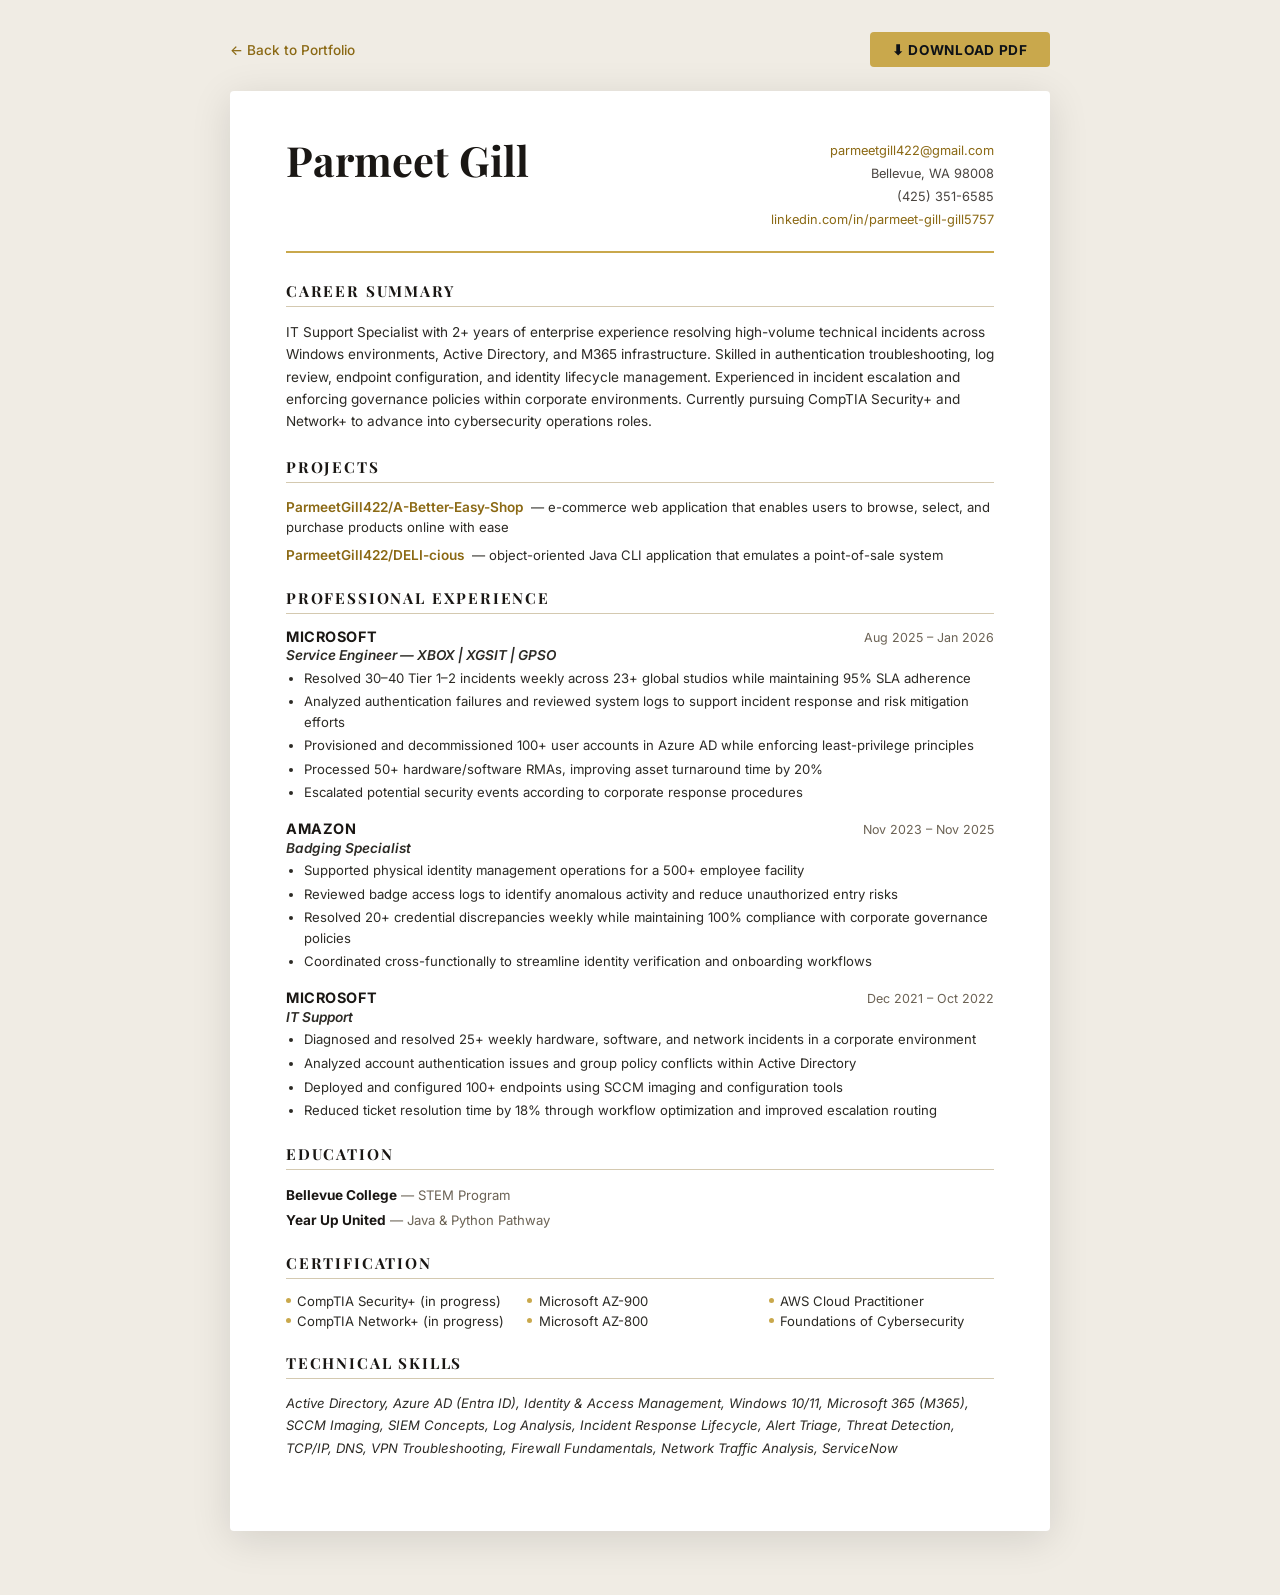
==== resume.html @ d0410789 "Add Resume tab with downloadable PDF page - resume.html: Clean, print-ready resume page matching the" ====
<!DOCTYPE html>
<html lang="en">
<head>
  <meta charset="UTF-8" />
  <meta name="viewport" content="width=device-width, initial-scale=1.0" />
  <title>Parmeet Gill — Resume</title>
  <link rel="preconnect" href="https://fonts.googleapis.com" />
  <link rel="preconnect" href="https://fonts.gstatic.com" crossorigin />
  <link href="https://fonts.googleapis.com/css2?family=Playfair+Display:wght@400;700&family=Inter:wght@300;400;500;600&display=swap" rel="stylesheet" />
  <style>
    /* ── SCREEN STYLES ── */
    * { box-sizing: border-box; margin: 0; padding: 0; }

    body {
      font-family: 'Inter', sans-serif;
      background: #f0ece4;
      color: #1a1714;
      min-height: 100vh;
      padding: 2rem 1rem 4rem;
    }

    /* Download bar */
    .download-bar {
      max-width: 820px;
      margin: 0 auto 1.5rem;
      display: flex;
      justify-content: space-between;
      align-items: center;
      gap: 1rem;
      flex-wrap: wrap;
    }

    .back-link {
      font-size: 0.85rem;
      color: #8b6914;
      text-decoration: none;
      display: flex;
      align-items: center;
      gap: 0.4rem;
      font-weight: 500;
      transition: color 0.2s;
    }
    .back-link:hover { color: #c9a84c; }

    .download-btn {
      display: inline-flex;
      align-items: center;
      gap: 0.5rem;
      background: #c9a84c;
      color: #0d1117;
      font-size: 0.85rem;
      font-weight: 700;
      letter-spacing: 0.05em;
      text-transform: uppercase;
      padding: 0.6rem 1.4rem;
      border-radius: 4px;
      border: none;
      cursor: pointer;
      transition: background 0.2s, transform 0.2s;
      font-family: 'Inter', sans-serif;
    }
    .download-btn:hover {
      background: #e0c472;
      transform: translateY(-1px);
    }

    /* Resume paper */
    .resume {
      max-width: 820px;
      margin: 0 auto;
      background: #ffffff;
      padding: 3rem 3.5rem;
      box-shadow: 0 8px 40px rgba(0,0,0,0.12);
      border-radius: 4px;
    }

    /* Header */
    .r-header {
      display: flex;
      justify-content: space-between;
      align-items: flex-start;
      margin-bottom: 1.75rem;
      padding-bottom: 1.25rem;
      border-bottom: 2px solid #c9a84c;
      flex-wrap: wrap;
      gap: 1rem;
    }

    .r-name {
      font-family: 'Playfair Display', serif;
      font-size: 2.6rem;
      font-weight: 700;
      color: #1a1714;
      line-height: 1;
    }

    .r-contact {
      text-align: right;
      font-size: 0.8rem;
      color: #4a4540;
      line-height: 1.8;
    }
    .r-contact a { color: #8b6914; text-decoration: none; }
    .r-contact a:hover { text-decoration: underline; }

    /* Sections */
    .r-section { margin-bottom: 1.5rem; }

    .r-section-title {
      font-family: 'Playfair Display', serif;
      font-size: 0.95rem;
      font-weight: 700;
      text-transform: uppercase;
      letter-spacing: 0.12em;
      color: #1a1714;
      border-bottom: 1px solid #d4c9b0;
      padding-bottom: 0.3rem;
      margin-bottom: 0.85rem;
    }

    /* Summary */
    .r-summary {
      font-size: 0.85rem;
      color: #2c2a25;
      line-height: 1.65;
    }

    /* Projects */
    .r-project { margin-bottom: 0.5rem; }
    .r-project-title {
      font-size: 0.85rem;
      font-weight: 600;
      color: #8b6914;
      text-decoration: none;
    }
    .r-project-title:hover { text-decoration: underline; }
    .r-project-desc {
      font-size: 0.82rem;
      color: #2c2a25;
      display: inline;
    }

    /* Experience */
    .r-job { margin-bottom: 1.1rem; }

    .r-job-header {
      display: flex;
      justify-content: space-between;
      align-items: baseline;
      flex-wrap: wrap;
      gap: 0.25rem;
      margin-bottom: 0.15rem;
    }

    .r-company {
      font-size: 0.9rem;
      font-weight: 700;
      color: #1a1714;
      text-transform: uppercase;
      letter-spacing: 0.04em;
    }

    .r-job-title {
      font-size: 0.85rem;
      font-weight: 600;
      color: #2c2a25;
      font-style: italic;
    }

    .r-date {
      font-size: 0.78rem;
      color: #6b6254;
      white-space: nowrap;
    }

    .r-bullets {
      padding-left: 1.1rem;
      margin-top: 0.3rem;
    }
    .r-bullets li {
      font-size: 0.82rem;
      color: #2c2a25;
      line-height: 1.55;
      margin-bottom: 0.2rem;
      list-style-type: disc;
    }

    /* Education */
    .r-edu-item {
      display: flex;
      justify-content: space-between;
      margin-bottom: 0.35rem;
      flex-wrap: wrap;
    }
    .r-edu-school { font-size: 0.85rem; font-weight: 700; color: #1a1714; }
    .r-edu-program { font-size: 0.82rem; color: #6b6254; }

    /* Certifications */
    .r-certs-grid {
      display: grid;
      grid-template-columns: repeat(3, 1fr);
      gap: 0.25rem 1rem;
    }
    .r-cert {
      font-size: 0.82rem;
      color: #2c2a25;
      display: flex;
      align-items: center;
      gap: 0.4rem;
    }
    .r-cert-dot {
      width: 5px; height: 5px;
      border-radius: 50%;
      background: #c9a84c;
      flex-shrink: 0;
    }

    /* Skills */
    .r-skills {
      font-size: 0.82rem;
      color: #2c2a25;
      line-height: 1.7;
      font-style: italic;
    }

    /* ── PRINT STYLES ── */
    @media print {
      body {
        background: white;
        padding: 0;
      }
      .download-bar { display: none !important; }
      .resume {
        box-shadow: none;
        padding: 0.5in 0.6in;
        border-radius: 0;
        max-width: 100%;
      }
      a { color: inherit !important; }
      @page {
        size: letter;
        margin: 0;
      }
    }
  </style>
</head>
<body>

  <!-- Download Bar (hidden on print) -->
  <div class="download-bar">
    <a href="index.html" class="back-link">← Back to Portfolio</a>
    <button class="download-btn" onclick="window.print()">
      ⬇ Download PDF
    </button>
  </div>

  <!-- Resume Paper -->
  <div class="resume">

    <!-- Header -->
    <div class="r-header">
      <div class="r-name">Parmeet Gill</div>
      <div class="r-contact">
        <a href="mailto:parmeetgill422@gmail.com">parmeetgill422@gmail.com</a><br />
        Bellevue, WA 98008<br />
        (425) 351-6585<br />
        <a href="https://www.linkedin.com/in/parmeet-gill-gill5757" target="_blank">linkedin.com/in/parmeet-gill-gill5757</a>
      </div>
    </div>

    <!-- Career Summary -->
    <div class="r-section">
      <div class="r-section-title">Career Summary</div>
      <p class="r-summary">
        IT Support Specialist with 2+ years of enterprise experience resolving high-volume technical incidents across
        Windows environments, Active Directory, and M365 infrastructure. Skilled in authentication troubleshooting,
        log review, endpoint configuration, and identity lifecycle management. Experienced in incident escalation and
        enforcing governance policies within corporate environments. Currently pursuing CompTIA Security+ and Network+
        to advance into cybersecurity operations roles.
      </p>
    </div>

    <!-- Projects -->
    <div class="r-section">
      <div class="r-section-title">Projects</div>
      <div class="r-project">
        <a class="r-project-title" href="https://github.com/ParmeetGill422/A-Better-Easy-Shop" target="_blank">ParmeetGill422/A-Better-Easy-Shop</a>
        <span class="r-project-desc"> &nbsp;— e-commerce web application that enables users to browse, select, and purchase products online with ease</span>
      </div>
      <div class="r-project">
        <a class="r-project-title" href="https://github.com/ParmeetGill422/DELI-cious" target="_blank">ParmeetGill422/DELI-cious</a>
        <span class="r-project-desc"> &nbsp;— object-oriented Java CLI application that emulates a point-of-sale system</span>
      </div>
    </div>

    <!-- Professional Experience -->
    <div class="r-section">
      <div class="r-section-title">Professional Experience</div>

      <div class="r-job">
        <div class="r-job-header">
          <span class="r-company">Microsoft</span>
          <span class="r-date">Aug 2025 – Jan 2026</span>
        </div>
        <div class="r-job-title">Service Engineer — XBOX | XGSIT | GPSO</div>
        <ul class="r-bullets">
          <li>Resolved 30–40 Tier 1–2 incidents weekly across 23+ global studios while maintaining 95% SLA adherence</li>
          <li>Analyzed authentication failures and reviewed system logs to support incident response and risk mitigation efforts</li>
          <li>Provisioned and decommissioned 100+ user accounts in Azure AD while enforcing least-privilege principles</li>
          <li>Processed 50+ hardware/software RMAs, improving asset turnaround time by 20%</li>
          <li>Escalated potential security events according to corporate response procedures</li>
        </ul>
      </div>

      <div class="r-job">
        <div class="r-job-header">
          <span class="r-company">Amazon</span>
          <span class="r-date">Nov 2023 – Nov 2025</span>
        </div>
        <div class="r-job-title">Badging Specialist</div>
        <ul class="r-bullets">
          <li>Supported physical identity management operations for a 500+ employee facility</li>
          <li>Reviewed badge access logs to identify anomalous activity and reduce unauthorized entry risks</li>
          <li>Resolved 20+ credential discrepancies weekly while maintaining 100% compliance with corporate governance policies</li>
          <li>Coordinated cross-functionally to streamline identity verification and onboarding workflows</li>
        </ul>
      </div>

      <div class="r-job">
        <div class="r-job-header">
          <span class="r-company">Microsoft</span>
          <span class="r-date">Dec 2021 – Oct 2022</span>
        </div>
        <div class="r-job-title">IT Support</div>
        <ul class="r-bullets">
          <li>Diagnosed and resolved 25+ weekly hardware, software, and network incidents in a corporate environment</li>
          <li>Analyzed account authentication issues and group policy conflicts within Active Directory</li>
          <li>Deployed and configured 100+ endpoints using SCCM imaging and configuration tools</li>
          <li>Reduced ticket resolution time by 18% through workflow optimization and improved escalation routing</li>
        </ul>
      </div>
    </div>

    <!-- Education -->
    <div class="r-section">
      <div class="r-section-title">Education</div>
      <div class="r-edu-item">
        <div>
          <span class="r-edu-school">Bellevue College</span>
          <span class="r-edu-program"> — STEM Program</span>
        </div>
      </div>
      <div class="r-edu-item">
        <div>
          <span class="r-edu-school">Year Up United</span>
          <span class="r-edu-program"> — Java &amp; Python Pathway</span>
        </div>
      </div>
    </div>

    <!-- Certifications -->
    <div class="r-section">
      <div class="r-section-title">Certification</div>
      <div class="r-certs-grid">
        <div class="r-cert"><div class="r-cert-dot"></div> CompTIA Security+ (in progress)</div>
        <div class="r-cert"><div class="r-cert-dot"></div> Microsoft AZ-900</div>
        <div class="r-cert"><div class="r-cert-dot"></div> AWS Cloud Practitioner</div>
        <div class="r-cert"><div class="r-cert-dot"></div> CompTIA Network+ (in progress)</div>
        <div class="r-cert"><div class="r-cert-dot"></div> Microsoft AZ-800</div>
        <div class="r-cert"><div class="r-cert-dot"></div> Foundations of Cybersecurity</div>
      </div>
    </div>

    <!-- Technical Skills -->
    <div class="r-section">
      <div class="r-section-title">Technical Skills</div>
      <p class="r-skills">
        Active Directory, Azure AD (Entra ID), Identity &amp; Access Management, Windows 10/11, Microsoft 365 (M365),
        SCCM Imaging, SIEM Concepts, Log Analysis, Incident Response Lifecycle, Alert Triage, Threat Detection,
        TCP/IP, DNS, VPN Troubleshooting, Firewall Fundamentals, Network Traffic Analysis, ServiceNow
      </p>
    </div>

  </div><!-- /.resume -->

</body>
</html>
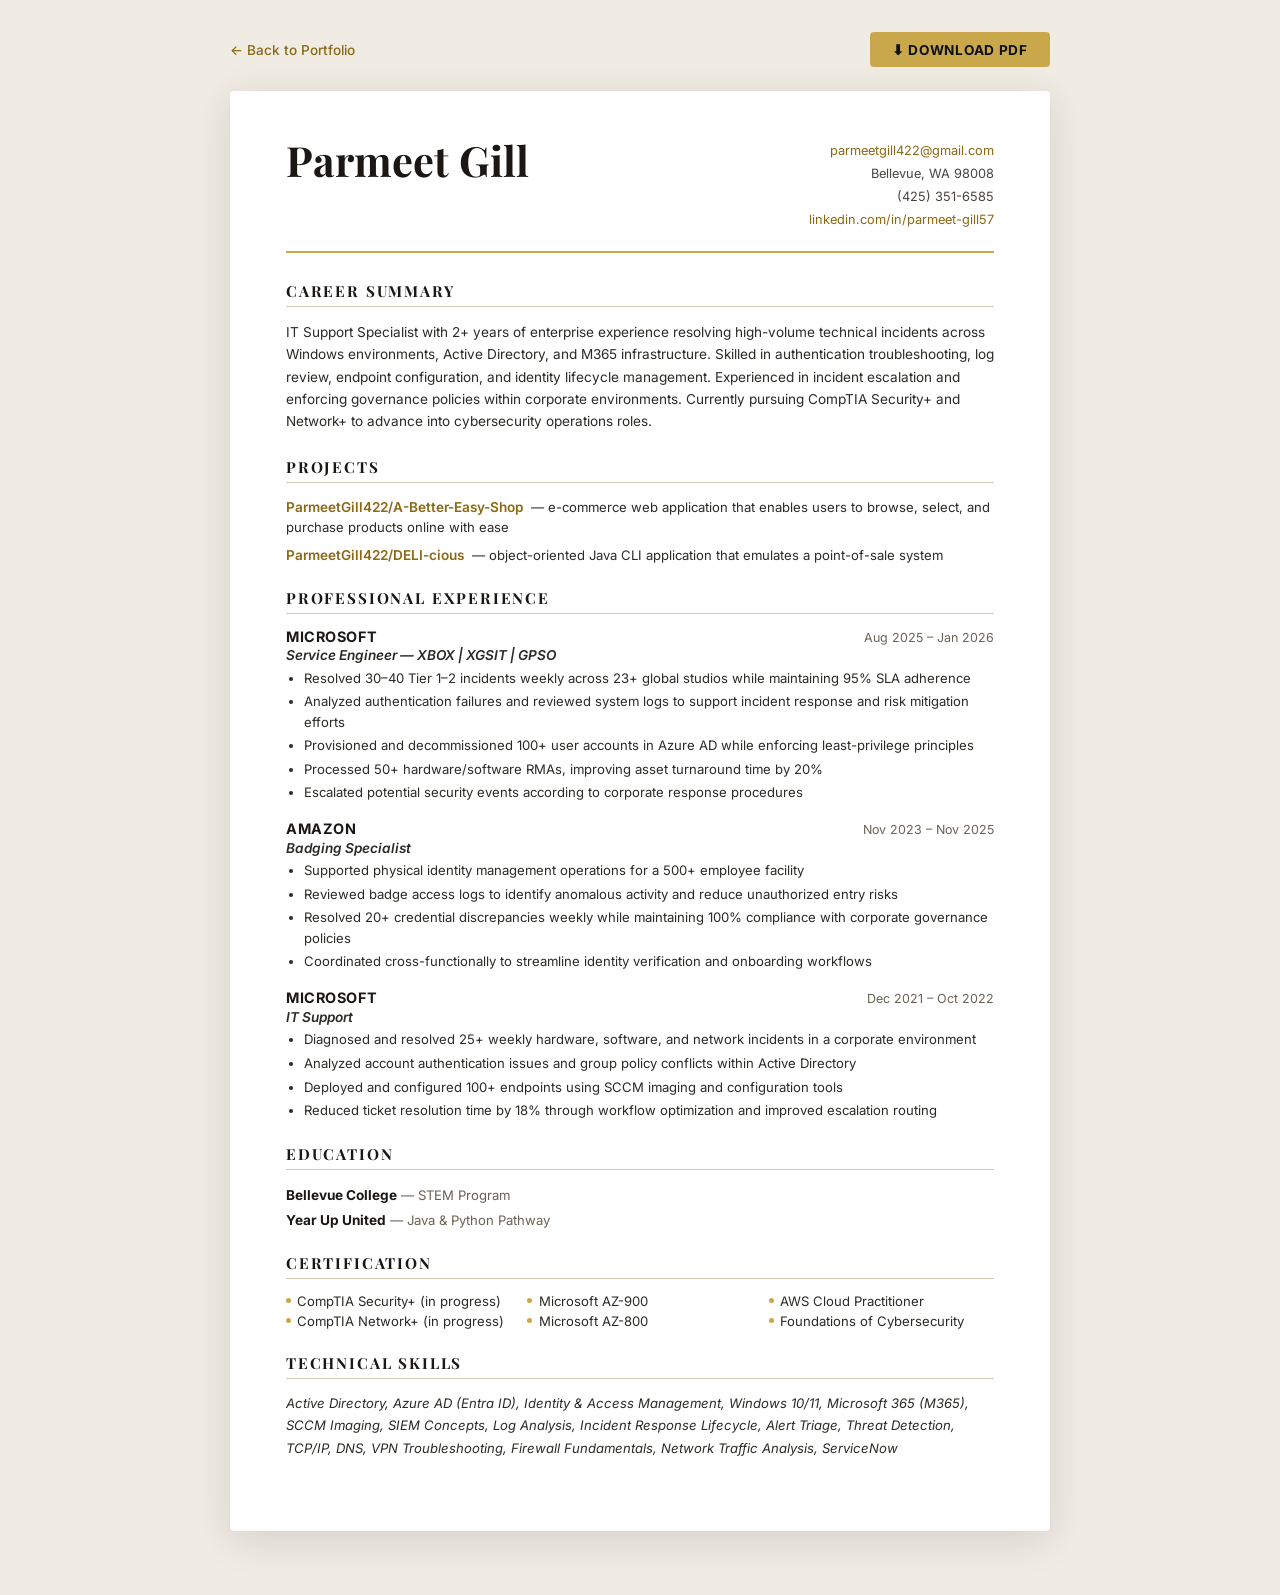
==== commit 76223ad6: "resume.html: update LinkedIn URL to /in/parmeet-gill57/ https://claude.ai/code/session_016xfejBBRLvs" ====
--- a/resume.html
+++ b/resume.html
@@ -264,7 +264,7 @@
         <a href="mailto:parmeetgill422@gmail.com">parmeetgill422@gmail.com</a><br />
         Bellevue, WA 98008<br />
         (425) 351-6585<br />
-        <a href="https://www.linkedin.com/in/parmeet-gill-gill5757" target="_blank">linkedin.com/in/parmeet-gill-gill5757</a>
+        <a href="https://www.linkedin.com/in/parmeet-gill57/" target="_blank">linkedin.com/in/parmeet-gill57</a>
       </div>
     </div>
 
